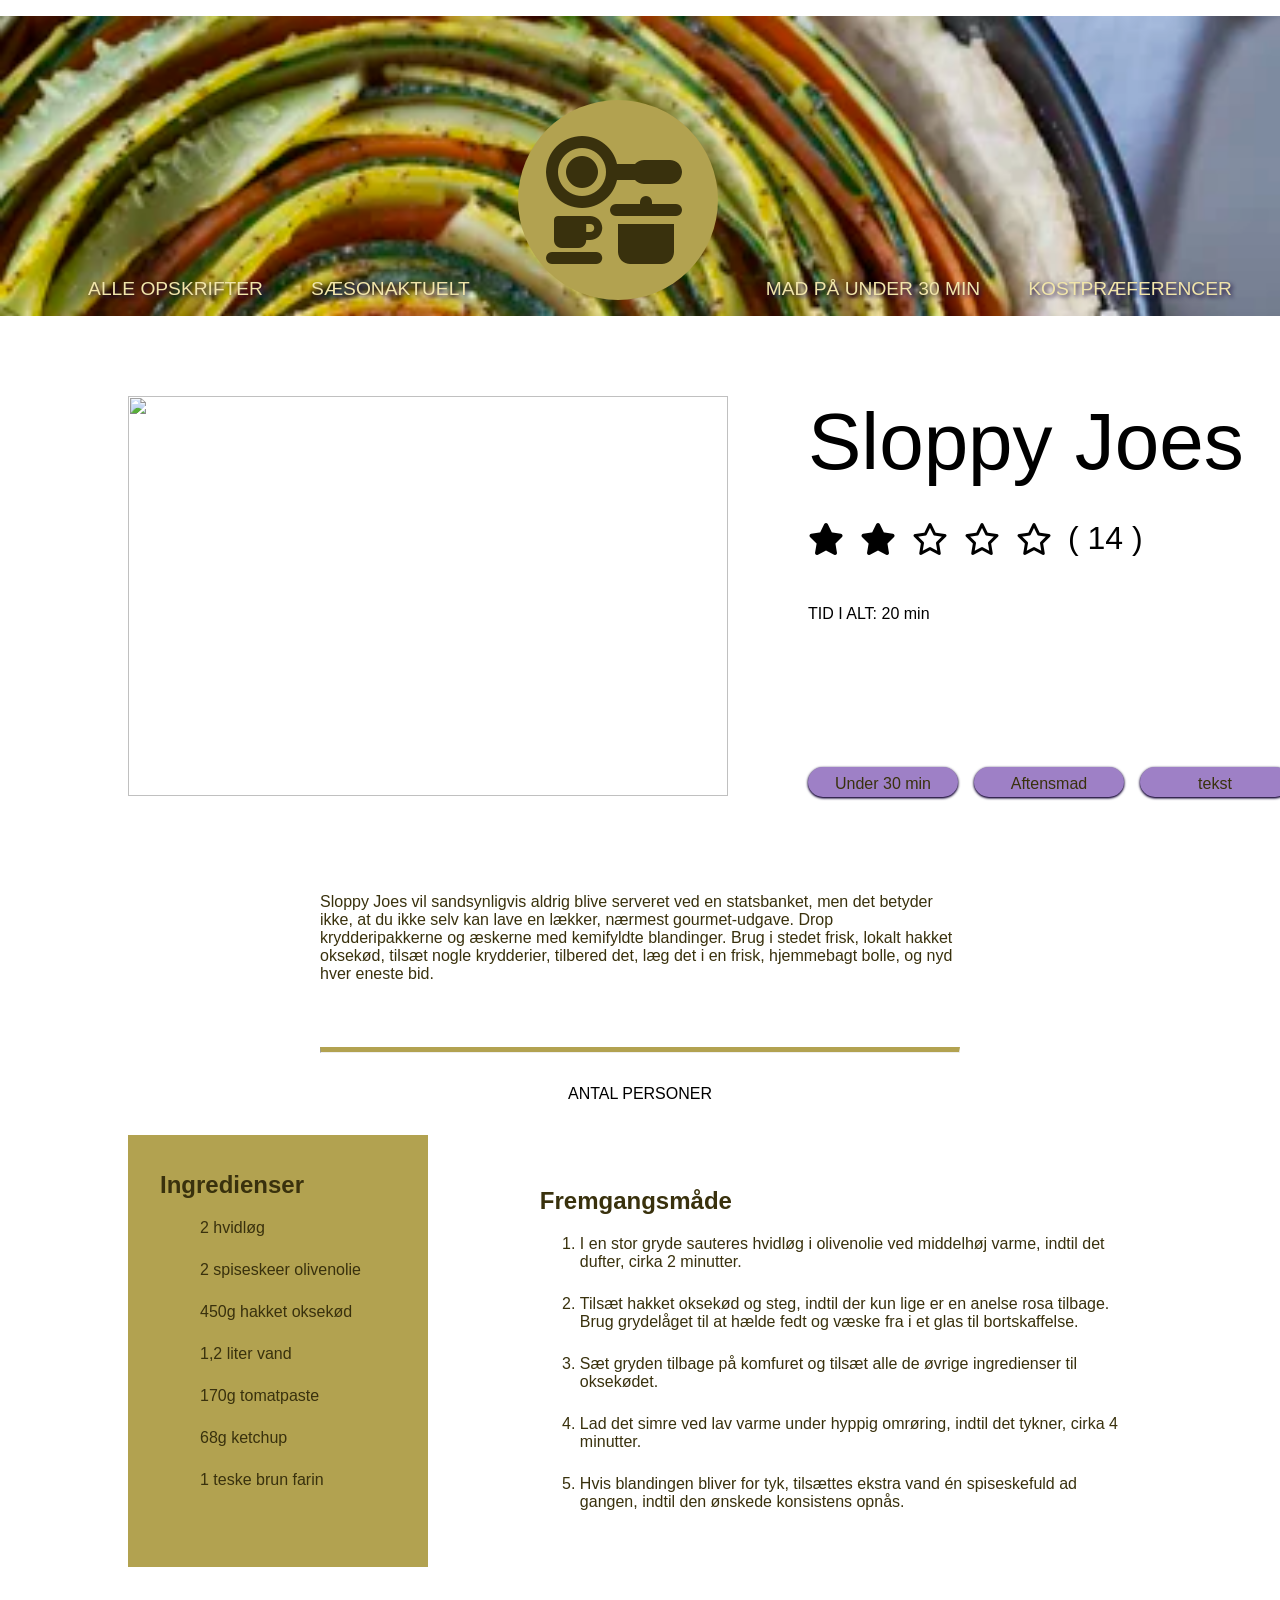
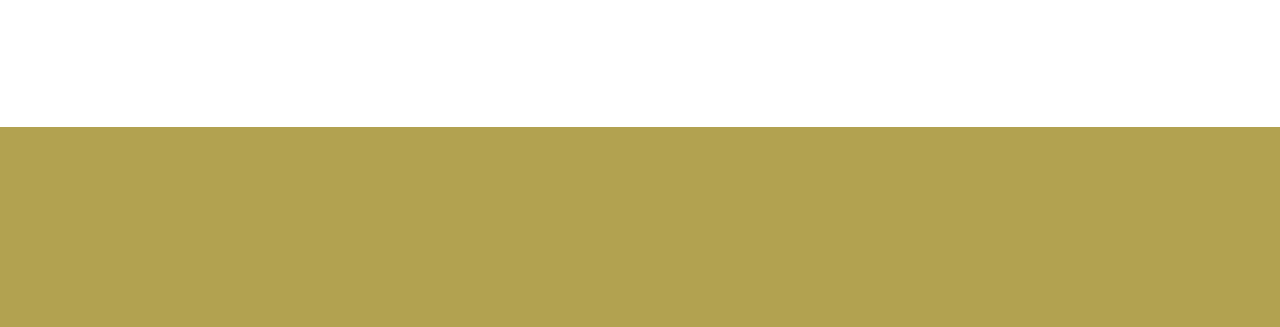
==== opskrift.html @ 02222923 "gem" ====
<!DOCTYPE html>
<html lang="da">

<head>
    <meta charset="UTF-8" />
    <meta name="viewport" content="width=device-width, initial-scale=1.0" />
    <title>Opskrifter</title>
    <link rel="stylesheet" href="./assets/css/style.css" />
    <script src="./assets/js/app.js" defer></script>
    <link rel="stylesheet" href="https://cdnjs.cloudflare.com/ajax/libs/font-awesome/6.5.0/css/all.min.css">

</head>

<body>
    <header>
        <ul>
            <li><a href="">ALLE OPSKRIFTER</a></li>
            <li><a href="">SÆSONAKTUELT</a></li>
            <li>
                <div><i class="fa-solid fa-kitchen-set"></i></div>
            </li>
            <li><a href="">MAD PÅ UNDER 30 MIN</a></li>
            <li><a href="">KOSTPRÆFERENCER</a></li>
        </ul>

    </header>
    <div class="breadcrumb"></div>
    <section class="opskriftIntro">
        <img src="" alt="">
        <div>
            <h1 class="opskriftTitel">
                Sloppy Joes
            </h1>
            <div class="stars"><i class="fa-solid fa-star"></i><i class="fa-solid fa-star"></i><i
                    class="fa-regular fa-star"></i><i class="fa-regular fa-star"></i><i class="fa-regular fa-star"></i>
                <p>( 14 )</p>
            </div>
            <p>TID I ALT: 20 min</p>
            <div class="kategorier">
                <div class="kategori">Under 30 min</div>
                <div class="kategori">Aftensmad</div>
                <div class="kategori">tekst</div>
                <div class="kategori">tekst</div>
            </div>
        </div>
    </section>
    <section>
        <p class="description">Sloppy Joes vil sandsynligvis aldrig blive serveret ved en statsbanket, men det betyder
            ikke, at du ikke selv kan lave en lækker, nærmest gourmet-udgave. Drop krydderipakkerne og æskerne med
            kemifyldte blandinger. Brug i stedet frisk, lokalt hakket oksekød, tilsæt nogle krydderier, tilbered det,
            læg det i en frisk, hjemmebagt bolle, og nyd hver eneste bid.</p>

        <hr>
    </section>
    <p class="antal">ANTAL PERSONER</p>
    <section class="fremgangsmaade">
        <div class="ingredienser">
            <h2>Ingredienser</h2>
            <ul>
                <li>2 hvidløg</li>
                <li>2 spiseskeer olivenolie</li>
                <li>450g hakket oksekød </li>
                <li>1,2 liter vand</li>
                <li>170g tomatpaste</li>
                <li>68g ketchup</li>
                <li>1 teske brun farin</li>
            </ul>
        </div>
        <div class="fremgang">
            <h2>Fremgangsmåde</h2>
            <ol>
                <li>I en stor gryde sauteres hvidløg i olivenolie ved middelhøj varme, indtil det dufter, cirka 2
                    minutter.</li>
                <li>Tilsæt hakket oksekød og steg, indtil der kun lige er en anelse rosa tilbage. Brug grydelåget til at
                    hælde fedt og væske fra i et glas til bortskaffelse.</li>
                <li>Sæt gryden tilbage på komfuret og tilsæt alle de øvrige ingredienser til oksekødet.</li>
                <li>Lad det simre ved lav varme under hyppig omrøring, indtil det tykner, cirka 4 minutter.</li>
                <li>Hvis blandingen bliver for tyk, tilsættes ekstra vand én spiseskefuld ad gangen, indtil den ønskede
                    konsistens opnås.</li>
            </ol>
        </div>
    </section>
    <footer>

    </footer>
</body>

</html>
---- assets/css/style.css ----
* {
    box-sizing: border-box;
    font-family: 'Arial', sans-serif;


    /* VARIABLER */
    /* farver */
    --beige: #B2A250;
    --light: #F1E5AA;
    --lightPurple: #9E80C6;
    --darkBlue: #211240;
    --darkGreen: #39310D;

}

body {
    margin: 0;
}

/* header */
header {
    background-image: url(../img/spiral-vegetable-tart.webp);
    background-size: cover;

    height: 300px;

    ul {
        display: flex;
        justify-content: space-evenly;
        align-items: center;
        height: 100%;
        list-style: none;
        align-items: flex-end;


        li {
            font-size: 1.2rem;
            font-weight: lighter;
            margin-bottom: 1rem;

            a {
                text-decoration: none;
                color: var(--light);
                text-shadow: 2px 2px 4px var(--darkBlue);
            }

            div {
                background-color: var(--beige);
                width: 200px;
                height: 200px;
                border-radius: 100%;
                display: flex;
                justify-content: center;
                align-items: center;


                i {
                    font-size: 8rem;
                    color: var(--darkGreen);
                }

            }
        }


    }
}

.search {
    display: flex;
    justify-content: space-between;
    align-items: center;
    gap: 20px;
    padding: 5rem 8rem 5rem 8rem;

    button {
        width: 150px;
        height: 50px;
    }

    .filtrer {
        background-color: var(--beige);
        color: var(--darkGreen);
        border: none;
    }

    .sorter {
        background-color: var(--darkGreen);
        color: var(--light);
        border: none;
    }

    .searchbar {
        input {
            padding: 0.5rem;
            width: 800px;
            height: 50px;
            color: var(--darkGreen);
        }

        i {
            color: var(--darkGreen);
            font-size: 30px;
        }
    }

}


/* cards */
.cards {
    display: flex;
    flex-wrap: wrap;
    gap: 70px;
    padding: 0 10rem 0 10rem;
    justify-content: center;
}

.card {
    width: 350px;
    border: 1px solid #ccc;
    border-radius: 5px;

    .text {
        padding: 1rem;
        background-color: var(--darkGreen);
        color: var(--light);

        h2,
        p {
            font-weight: lighter;
        }


        .info {
            display: flex;
            justify-content: space-evenly;
        }
    }


    img {
        width: 100%;
        height: 300px;
    }
}

footer {
    background-color: var(--beige);
    height: 200px;
    margin-top: 5rem;
}


/* OPSKRIFT */
.opskriftIntro {
    padding: 5rem 8rem 5rem 8rem;
    display: flex;
    gap: 5rem;

    .opskriftTitel {
        font-size: 5rem;
        font-weight: lighter;
        margin: 0;
    }


    .stars {
        display: flex;
        align-items: center;
        gap: 1rem;

        i {
            font-size: 2rem;
        }

        p {
            font-size: 2rem;
        }

    }

    img {
        width: 600px;
        height: 400px;
    }

    .kategorier {
        display: flex;
        gap: 1rem;
        padding-top: 8rem;

        .kategori {
            display: flex;
            justify-content: center;
            background-color: var(--lightPurple);
            color: var(--darkGreen);
            padding: 0.5rem;
            border-radius: 15px;
            width: 150px;
            height: 30px;
            box-shadow: #211240 0px 1px 3px, #211240 0px 1px 2px;
        }
    }
}

.description {
    padding: 0 20rem 2rem 20rem;
    color: var(--darkGreen);
}

hr {
    border-top: 5px solid var(--beige);
    margin: 2rem 20rem;

}

.antal {
    display: flex;
    justify-content: center;
    margin-top: 2rem;
}

.fremgangsmaade {
    display: flex;
    padding: 1rem 8rem 5rem 8rem;
    gap: 5rem;

    .ingredienser {
        background-color: var(--beige);
        color: var(--darkGreen);
        padding: 1rem 2rem;
        width: 500px;

        li {
            list-style: none;
            margin-bottom: 1.5rem;
        }
    }

    .fremgang {
        color: var(--darkGreen);
        padding: 2rem;

        li {
            margin-bottom: 1.5rem;
        }
    }
}
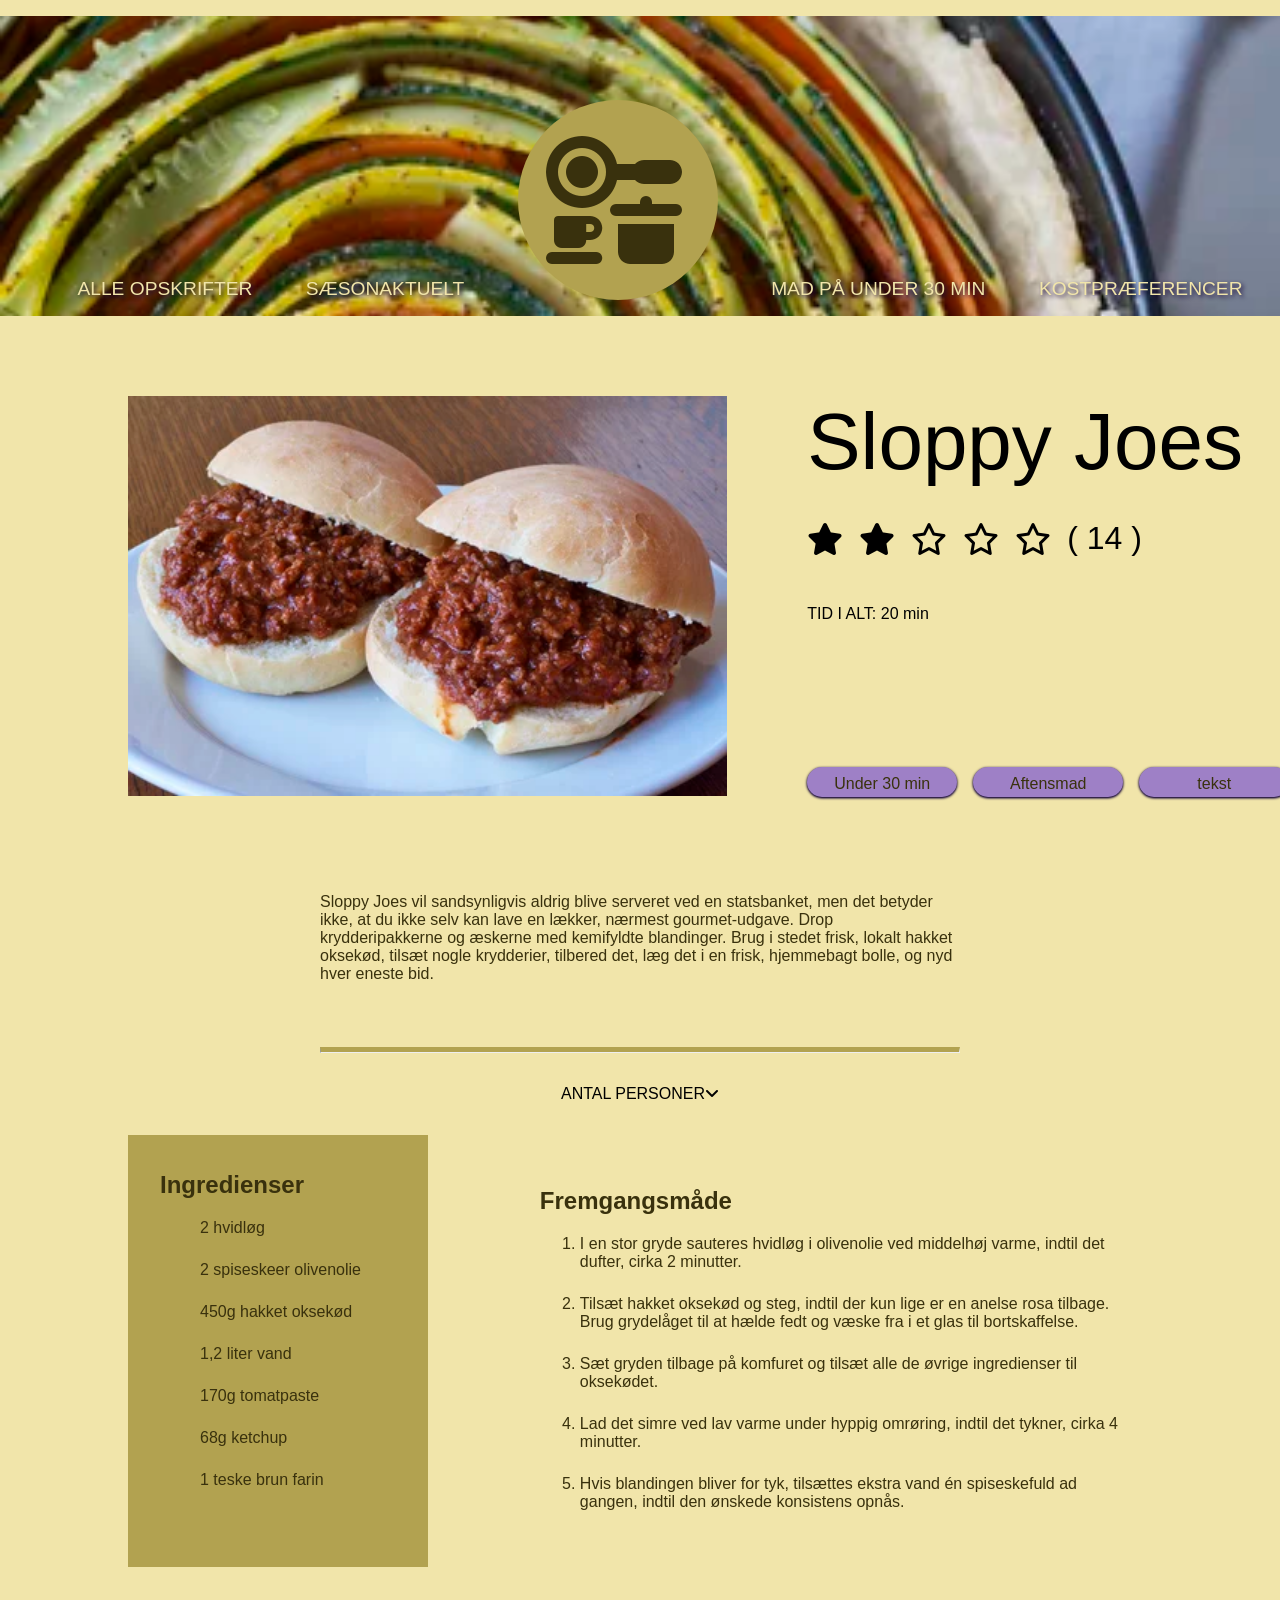
==== commit 0dc81258: "gem" ====
--- a/opskrift.html
+++ b/opskrift.html
@@ -14,7 +14,7 @@
 <body>
     <header>
         <ul>
-            <li><a href="">ALLE OPSKRIFTER</a></li>
+            <li><a href="./index.html">ALLE OPSKRIFTER</a></li>
             <li><a href="">SÆSONAKTUELT</a></li>
             <li>
                 <div><i class="fa-solid fa-kitchen-set"></i></div>
@@ -26,7 +26,7 @@
     </header>
     <div class="breadcrumb"></div>
     <section class="opskriftIntro">
-        <img src="" alt="">
+        <img src="./assets/img/sloppy-joes.webp" alt="Sloppy Joes">
         <div>
             <h1 class="opskriftTitel">
                 Sloppy Joes
@@ -52,7 +52,7 @@
 
         <hr>
     </section>
-    <p class="antal">ANTAL PERSONER</p>
+    <p class="antal">ANTAL PERSONER <i class="fa-solid fa-angle-down"></i></p>
     <section class="fremgangsmaade">
         <div class="ingredienser">
             <h2>Ingredienser</h2>
--- a/assets/css/style.css
+++ b/assets/css/style.css
@@ -15,6 +15,7 @@
 
 body {
     margin: 0;
+    background-color: var(--light);
 }
 
 /* header */
@@ -36,7 +37,7 @@
         li {
             font-size: 1.2rem;
             font-weight: lighter;
-            margin-bottom: 1rem;
+            padding: 1rem;
 
             a {
                 text-decoration: none;
@@ -44,25 +45,36 @@
                 text-shadow: 2px 2px 4px var(--darkBlue);
             }
 
-            div {
-                background-color: var(--beige);
-                width: 200px;
-                height: 200px;
-                border-radius: 100%;
-                display: flex;
-                justify-content: center;
-                align-items: center;
-
-
-                i {
-                    font-size: 8rem;
-                    color: var(--darkGreen);
-                }
-
+        }
+
+        div {
+            background-color: var(--beige);
+            width: 200px;
+            height: 200px;
+            border-radius: 100%;
+            display: flex;
+            justify-content: center;
+            align-items: center;
+
+
+            i {
+                font-size: 8rem;
+                color: var(--darkGreen);
             }
-        }
-
-
+
+        }
+
+
+    }
+
+    li:hover {
+        background-color: var(--light);
+        padding: 1rem;
+
+        a {
+            color: var(--darkGreen);
+            text-shadow: none;
+        }
     }
 }
 
@@ -76,6 +88,12 @@
     button {
         width: 150px;
         height: 50px;
+        border-radius: 5px;
+        display: flex;
+        justify-content: space-around;
+        align-items: center;
+        font-size: 1.1rem;
+        font-weight: light;
     }
 
     .filtrer {
@@ -96,6 +114,10 @@
             width: 800px;
             height: 50px;
             color: var(--darkGreen);
+            border-radius: 5px;
+            font-size: 1.1rem;
+            font-weight: light;
+
         }
 
         i {
@@ -118,8 +140,12 @@
 
 .card {
     width: 350px;
-    border: 1px solid #ccc;
-    border-radius: 5px;
+    border-radius: 10px;
+    overflow: hidden;
+
+    a {
+        text-decoration: none;
+    }
 
     .text {
         padding: 1rem;
@@ -142,8 +168,14 @@
     img {
         width: 100%;
         height: 300px;
-    }
-}
+        object-fit: cover;
+    }
+}
+
+.card:hover {
+    box-shadow: var(--darkGreen) 0px 4px 8px, var(--darkGreen) 0px 6px 20px;
+}
+
 
 footer {
     background-color: var(--beige);
@@ -183,6 +215,7 @@
     img {
         width: 600px;
         height: 400px;
+        object-fit: cover;
     }
 
     .kategorier {
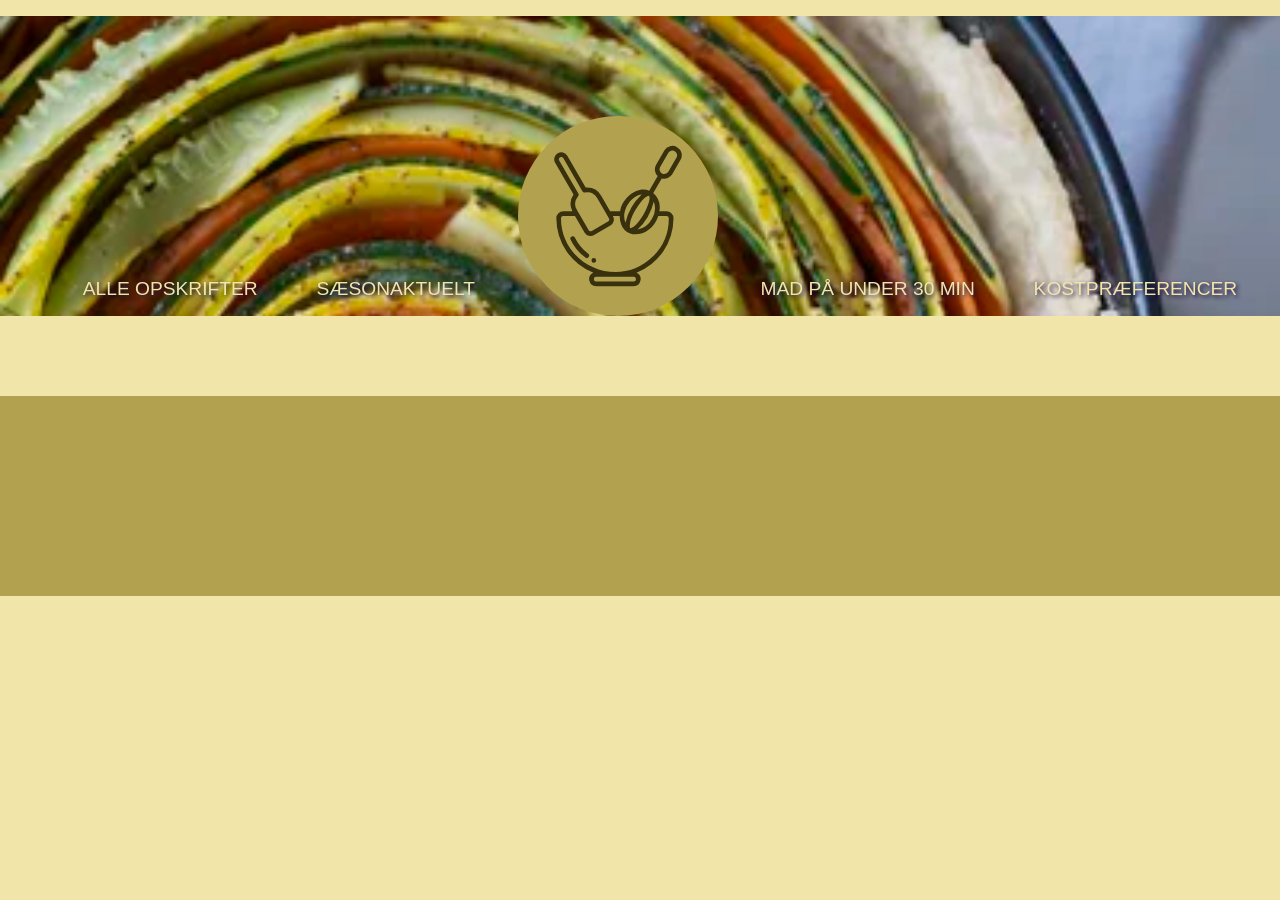
==== commit 18498109: "gem" ====
--- a/opskrift.html
+++ b/opskrift.html
@@ -16,70 +16,85 @@
         <ul>
             <li><a href="./index.html">ALLE OPSKRIFTER</a></li>
             <li><a href="">SÆSONAKTUELT</a></li>
-            <li>
-                <div><i class="fa-solid fa-kitchen-set"></i></div>
-            </li>
+            <div class="logo"><svg class="w-8 h-8 md:w-12 md:h-12 pr-2 inline align-middle"
+                    xmlns="http://www.w3.org/2000/svg" viewBox="0 0 64 64" x="0px" y="0px">
+                    <path
+                        d="M13.57715,41.22461a1.00018,1.00018,0,0,0-1.79883.875,21.20878,21.20878,0,0,0,6.3125,7.64941,1.00039,1.00039,0,0,0,1.20112-1.59964A19.18317,19.18317,0,0,1,13.57715,41.22461Z">
+                    </path>
+                    <path d="M21.67969,49.9502a1.00008,1.00008,0,0,0,0,2A1.00008,1.00008,0,0,0,21.67969,49.9502Z">
+                    </path>
+                    <path
+                        d="M13.01416,22.87109a6.99958,6.99958,0,0,0-.49542,7.07911H8.68018a3.003,3.003,0,0,0-3,3,25.03483,25.03483,0,0,0,15.81436,23.244,3.005,3.005,0,0,0,1.18324,5.75494l15.99992,0a3.00428,3.00428,0,0,0,1.19678-5.74756A25.02038,25.02038,0,0,0,55.68018,32.9502a3.00328,3.00328,0,0,0-3-3h-3.0199a8.32251,8.32251,0,0,0-2.60907-7.735l3.60748-6.24811a4.011,4.011,0,0,0,4.53368-1.85286l3.49952-6.06248a4,4,0,0,0-6.92778-3.99993l-3.49946,6.06243a3.98242,3.98242,0,0,0,.66833,4.84118l-3.61425,6.25989c-4.99226-2.0472-11.41135,2.923-12.40967,8.73487H28.6488L24.834,23.34277a6.99867,6.99867,0,0,0-6.624-3.47168L10.36914,6.29a3,3,0,0,0-5.19577,3ZM38.67773,57.94922a1.00011,1.00011,0,0,1,0,2h-16a1.00011,1.00011,0,0,1,0-2C26.69846,57.94844,34.66551,57.94919,38.67773,57.94922Zm7.74659-24.64844a8.73688,8.73688,0,0,1-6.08509,4.4939,24.02274,24.02274,0,0,0,6.9375-12.00678A8.74,8.74,0,0,1,46.42432,33.30078ZM37.189,34.95215c.58852-3.97071,5.68758-11.44883,7.922-11.60633,1.93154,1.172-4.10393,13.48116-7.88244,13.8828C37.15381,37.18555,36.84814,36.61719,37.189,34.95215ZM49.99658,11.11426l3.5-6.0625a1.99982,1.99982,0,0,1,3.46333,2L53.46,13.11426A1.9999,1.9999,0,0,1,49.99658,11.11426Zm-7.892,11.69922A23.94344,23.94344,0,0,0,35.18579,34.828C33.13045,30.16493,37.3676,23.28921,42.10461,22.81348ZM32.69348,31.9502c.37672,11.47033,13.60324,9.44616,16.50318,0h3.48352a1.001,1.001,0,0,1,1,1,22.84775,22.84775,0,0,1-6.73633,16.26171C32.614,63.6431,7.63788,53.28942,7.6803,32.94991a.98775.98775,0,0,1,.99989-.9997l4.95683,0,4.072,7.05273a3.00179,3.00179,0,0,0,4.09864,1.09863l6.92871-4a3.00741,3.00741,0,0,0,1.0672-4.15136ZM6.80566,7.53125a1.00681,1.00681,0,0,1,1.83156-.24116l8.1743,14.15913a1.01024,1.01024,0,0,0,1.04883.4834,4.99914,4.99914,0,0,1,5.24121,2.41015l5,8.66016a1.00144,1.00144,0,0,1-.36572,1.36621l-6.92773,4a1.00366,1.00366,0,0,1-1.3667-.36621l-5-8.66016a5.00529,5.00529,0,0,1,.53271-5.74414,1.00012,1.00012,0,0,0,.106-1.14941L6.90527,8.29A.99373.99373,0,0,1,6.80566,7.53125Z">
+                    </path>
+                </svg></div>
             <li><a href="">MAD PÅ UNDER 30 MIN</a></li>
             <li><a href="">KOSTPRÆFERENCER</a></li>
         </ul>
 
     </header>
     <div class="breadcrumb"></div>
-    <section class="opskriftIntro">
-        <img src="./assets/img/sloppy-joes.webp" alt="Sloppy Joes">
-        <div>
-            <h1 class="opskriftTitel">
-                Sloppy Joes
-            </h1>
-            <div class="stars"><i class="fa-solid fa-star"></i><i class="fa-solid fa-star"></i><i
-                    class="fa-regular fa-star"></i><i class="fa-regular fa-star"></i><i class="fa-regular fa-star"></i>
-                <p>( 14 )</p>
+    <search class=".opskriftContainer">
+        <!-- <section class="opskriftIntro">
+            <img src="./assets/img/sloppy-joes.webp" alt="Sloppy Joes">
+            <div>
+                <h1 class="opskriftTitel">
+                    Sloppy Joes
+                </h1>
+                <div class="stars"><i class="fa-solid fa-star"></i><i class="fa-solid fa-star"></i><i
+                        class="fa-regular fa-star"></i><i class="fa-regular fa-star"></i><i
+                        class="fa-regular fa-star"></i>
+                    <p>( 14 )</p>
+                </div>
+                <p>TID I ALT: 20 min</p>
+                <div class="kategorier">
+                    <div class="kategori">Under 30 min</div>
+                    <div class="kategori">Aftensmad</div>
+                    <div class="kategori">tekst</div>
+                    <div class="kategori">tekst</div>
+                </div>
             </div>
-            <p>TID I ALT: 20 min</p>
-            <div class="kategorier">
-                <div class="kategori">Under 30 min</div>
-                <div class="kategori">Aftensmad</div>
-                <div class="kategori">tekst</div>
-                <div class="kategori">tekst</div>
+        </section>
+        <section>
+            <p class="description">Sloppy Joes vil sandsynligvis aldrig blive serveret ved en statsbanket, men det
+                betyder
+                ikke, at du ikke selv kan lave en lækker, nærmest gourmet-udgave. Drop krydderipakkerne og æskerne med
+                kemifyldte blandinger. Brug i stedet frisk, lokalt hakket oksekød, tilsæt nogle krydderier, tilbered
+                det,
+                læg det i en frisk, hjemmebagt bolle, og nyd hver eneste bid.</p>
+
+            <hr>
+        </section>
+        <p class="antal">ANTAL PERSONER <i class="fa-solid fa-angle-down"></i></p>
+        <section class="fremgangsmaade">
+            <div class="ingredienser">
+                <h2>Ingredienser</h2>
+                <ul>
+                    <li>2 hvidløg</li>
+                    <li>2 spiseskeer olivenolie</li>
+                    <li>450g hakket oksekød </li>
+                    <li>1,2 liter vand</li>
+                    <li>170g tomatpaste</li>
+                    <li>68g ketchup</li>
+                    <li>1 teske brun farin</li>
+                </ul>
             </div>
-        </div>
-    </section>
-    <section>
-        <p class="description">Sloppy Joes vil sandsynligvis aldrig blive serveret ved en statsbanket, men det betyder
-            ikke, at du ikke selv kan lave en lækker, nærmest gourmet-udgave. Drop krydderipakkerne og æskerne med
-            kemifyldte blandinger. Brug i stedet frisk, lokalt hakket oksekød, tilsæt nogle krydderier, tilbered det,
-            læg det i en frisk, hjemmebagt bolle, og nyd hver eneste bid.</p>
-
-        <hr>
-    </section>
-    <p class="antal">ANTAL PERSONER <i class="fa-solid fa-angle-down"></i></p>
-    <section class="fremgangsmaade">
-        <div class="ingredienser">
-            <h2>Ingredienser</h2>
-            <ul>
-                <li>2 hvidløg</li>
-                <li>2 spiseskeer olivenolie</li>
-                <li>450g hakket oksekød </li>
-                <li>1,2 liter vand</li>
-                <li>170g tomatpaste</li>
-                <li>68g ketchup</li>
-                <li>1 teske brun farin</li>
-            </ul>
-        </div>
-        <div class="fremgang">
-            <h2>Fremgangsmåde</h2>
-            <ol>
-                <li>I en stor gryde sauteres hvidløg i olivenolie ved middelhøj varme, indtil det dufter, cirka 2
-                    minutter.</li>
-                <li>Tilsæt hakket oksekød og steg, indtil der kun lige er en anelse rosa tilbage. Brug grydelåget til at
-                    hælde fedt og væske fra i et glas til bortskaffelse.</li>
-                <li>Sæt gryden tilbage på komfuret og tilsæt alle de øvrige ingredienser til oksekødet.</li>
-                <li>Lad det simre ved lav varme under hyppig omrøring, indtil det tykner, cirka 4 minutter.</li>
-                <li>Hvis blandingen bliver for tyk, tilsættes ekstra vand én spiseskefuld ad gangen, indtil den ønskede
-                    konsistens opnås.</li>
-            </ol>
-        </div>
-    </section>
+            <div class="fremgang">
+                <h2>Fremgangsmåde</h2>
+                <ol>
+                    <li>I en stor gryde sauteres hvidløg i olivenolie ved middelhøj varme, indtil det dufter, cirka 2
+                        minutter.</li>
+                    <li>Tilsæt hakket oksekød og steg, indtil der kun lige er en anelse rosa tilbage. Brug grydelåget
+                        til at
+                        hælde fedt og væske fra i et glas til bortskaffelse.</li>
+                    <li>Sæt gryden tilbage på komfuret og tilsæt alle de øvrige ingredienser til oksekødet.</li>
+                    <li>Lad det simre ved lav varme under hyppig omrøring, indtil det tykner, cirka 4 minutter.</li>
+                    <li>Hvis blandingen bliver for tyk, tilsættes ekstra vand én spiseskefuld ad gangen, indtil den
+                        ønskede
+                        konsistens opnås.</li>
+                </ol>
+            </div>
+        </section> -->
+    </search>
     <footer>
 
     </footer>
--- a/assets/css/style.css
+++ b/assets/css/style.css
@@ -47,7 +47,7 @@
 
         }
 
-        div {
+        .logo {
             background-color: var(--beige);
             width: 200px;
             height: 200px;
@@ -57,9 +57,10 @@
             align-items: center;
 
 
-            i {
-                font-size: 8rem;
-                color: var(--darkGreen);
+            svg {
+                width: 150px;
+                height: 150px;
+                fill: var(--darkGreen);
             }
 
         }
@@ -140,6 +141,7 @@
 
 .card {
     width: 350px;
+    height: 550px;
     border-radius: 10px;
     overflow: hidden;
 
@@ -148,6 +150,7 @@
     }
 
     .text {
+        height: 100%;
         padding: 1rem;
         background-color: var(--darkGreen);
         color: var(--light);
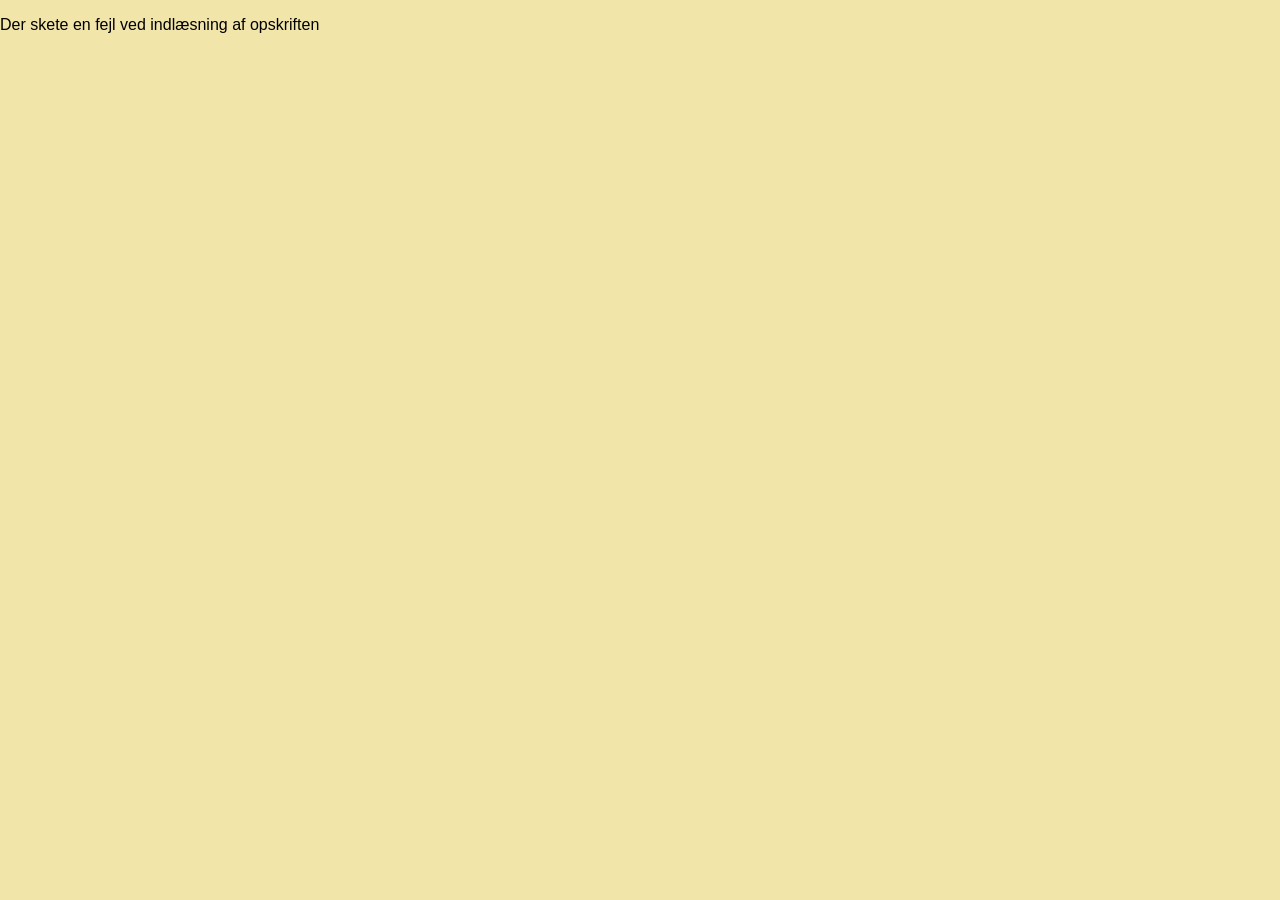
==== commit e787aaf2: "gem" ====
--- a/opskrift.html
+++ b/opskrift.html
@@ -13,6 +13,7 @@
 
 <body>
     <header>
+        <img src="./assets/img/spiral-vegetable-tart.webp" alt="Background picture og vegetable tart">
         <ul>
             <li><a href="./index.html">ALLE OPSKRIFTER</a></li>
             <li><a href="">SÆSONAKTUELT</a></li>
@@ -33,7 +34,7 @@
 
     </header>
     <div class="breadcrumb"></div>
-    <search class=".opskriftContainer">
+    <section class="opskriftContainer">
         <!-- <section class="opskriftIntro">
             <img src="./assets/img/sloppy-joes.webp" alt="Sloppy Joes">
             <div>
@@ -94,8 +95,9 @@
                 </ol>
             </div>
         </section> -->
-    </search>
+    </section>
     <footer>
+        <p> © MakeBetterFood.com recipes are available under a Creative Commons License. </p>
 
     </footer>
 </body>
--- a/assets/css/style.css
+++ b/assets/css/style.css
@@ -7,7 +7,7 @@
     /* farver */
     --beige: #B2A250;
     --light: #F1E5AA;
-    --lightPurple: #9E80C6;
+    --lightPurple: #caa1ff;
     --darkBlue: #211240;
     --darkGreen: #39310D;
 
@@ -20,10 +20,14 @@
 
 /* header */
 header {
-    background-image: url(../img/spiral-vegetable-tart.webp);
-    background-size: cover;
-
-    height: 300px;
+    img {
+        width: 100%;
+        height: 300px;
+        object-fit: cover;
+        opacity: 0.5;
+    }
+
+
 
     ul {
         display: flex;
@@ -32,6 +36,9 @@
         height: 100%;
         list-style: none;
         align-items: flex-end;
+        background-color: var(--beige);
+        height: 55px;
+        margin-top: -4px;
 
 
         li {
@@ -55,6 +62,8 @@
             display: flex;
             justify-content: center;
             align-items: center;
+            margin-bottom: -60px;
+            z-index: 1;
 
 
             svg {
@@ -114,10 +123,11 @@
             padding: 0.5rem;
             width: 800px;
             height: 50px;
-            color: var(--darkGreen);
-            border-radius: 5px;
+            border-radius: 100px;
+            border-color: var(--beige);
             font-size: 1.1rem;
             font-weight: light;
+            background-color: var(--lightPurple);
 
         }
 
@@ -127,6 +137,10 @@
         }
     }
 
+}
+
+input::placeholder {
+    color: var(--darkGreen);
 }
 
 
@@ -182,8 +196,15 @@
 
 footer {
     background-color: var(--beige);
-    height: 200px;
+    height: 100px;
     margin-top: 5rem;
+
+    p {
+        text-align: center;
+        padding-top: 2rem;
+        color: var(--darkGreen);
+    }
+
 }
 
 
